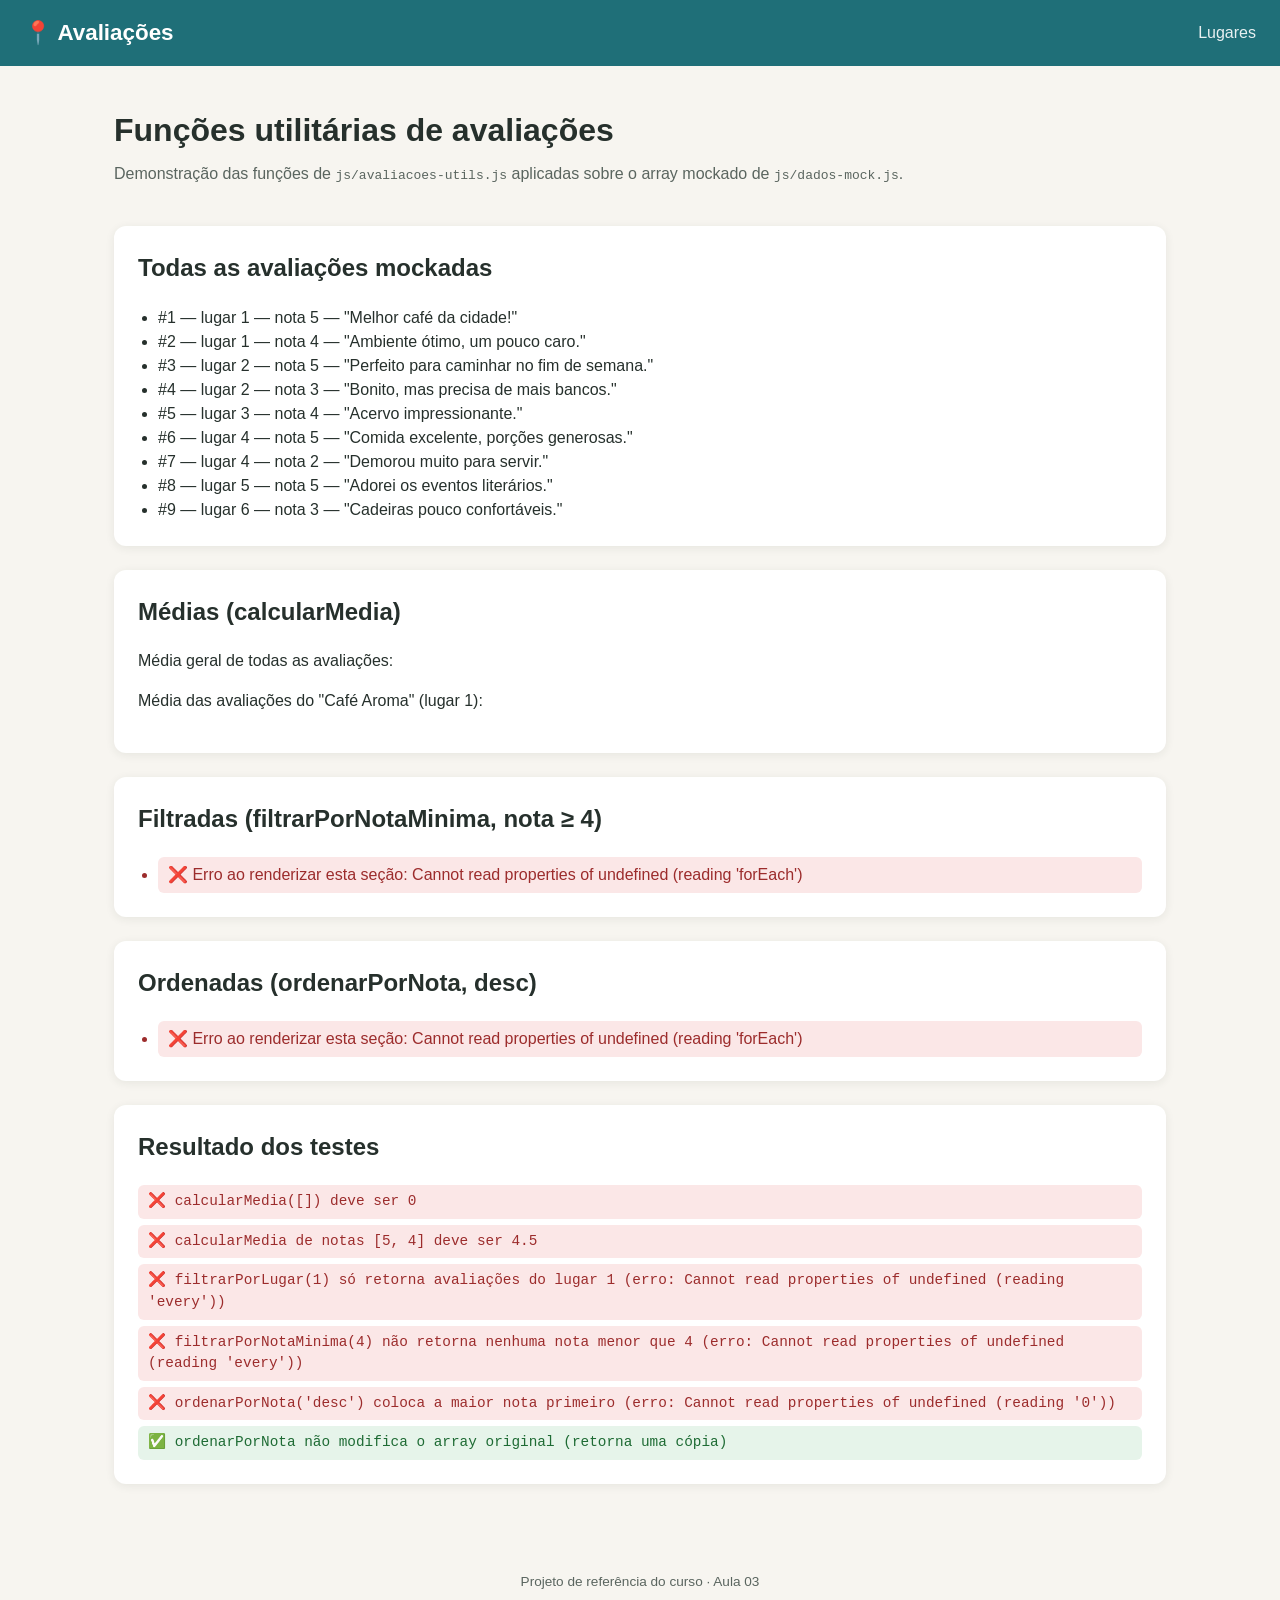
==== Aula-03/testes.html @ 3af4ff18 "Adiciona material aula 03 Adicionando o material da aula 03" ====
<!DOCTYPE html>
<html lang="pt-BR">
<head>
  <meta charset="UTF-8" />
  <meta name="viewport" content="width=device-width, initial-scale=1.0" />
  <title>Testes das funções utilitárias | Avaliações</title>
  <link rel="stylesheet" href="css/style.css" />
</head>
<body>
  <header class="cabecalho">
    <a href="index.html" class="cabecalho__logo">📍 Avaliações</a>
    <nav class="cabecalho__nav">
      <a href="index.html">Lugares</a>
    </nav>
  </header>

  <main class="container">
    <h1 class="titulo-pagina">Funções utilitárias de avaliações</h1>
    <p class="subtitulo-pagina">
      Demonstração das funções de <code>js/avaliacoes-utils.js</code> aplicadas
      sobre o array mockado de <code>js/dados-mock.js</code>.
    </p>

    <section class="secao-teste">
      <h2>Todas as avaliações mockadas</h2>
      <ul id="lista-todas" class="lista-simples"></ul>
    </section>

    <section class="secao-teste">
      <h2>Médias (calcularMedia)</h2>
      <p>Média geral de todas as avaliações: <strong id="media-geral"></strong></p>
      <p>Média das avaliações do "Café Aroma" (lugar 1): <strong id="media-cafe-aroma"></strong></p>
    </section>

    <section class="secao-teste">
      <h2>Filtradas (filtrarPorNotaMinima, nota &ge; 4)</h2>
      <ul id="lista-filtradas" class="lista-simples"></ul>
    </section>

    <section class="secao-teste">
      <h2>Ordenadas (ordenarPorNota, desc)</h2>
      <ul id="lista-ordenadas" class="lista-simples"></ul>
    </section>

    <section class="secao-teste">
      <h2>Resultado dos testes</h2>
      <ul id="lista-testes" class="lista-resultados"></ul>
    </section>
  </main>

  <footer class="rodape">
    Projeto de referência do curso &middot; Aula 03
  </footer>

  <script src="js/dados-mock.js"></script>
  <script src="js/avaliacoes-utils.js"></script>
  <script src="js/testes.js"></script>
</body>
</html>
---- Aula-03/css/style.css ----
/* ===== Design tokens ===== */
:root {
  --cor-primaria: #1f6f78;
  --cor-primaria-escura: #144e55;
  --cor-fundo: #f7f5f0;
  --cor-texto: #26302c;
  --cor-texto-suave: #5a655f;
  --cor-borda: #e2ded4;
  --cor-estrela: #f5a623;
  --cor-branco: #ffffff;

  --cor-restaurante: #e76f51;
  --cor-parque: #2a9d8f;
  --cor-museu: #6a4c93;
  --cor-cafeteria: #b08968;
  --cor-livraria: #457b9d;
  --cor-cinema: #3d348b;

  --raio: 12px;
  --sombra: 0 2px 10px rgba(38, 48, 44, 0.08);
  --sombra-hover: 0 8px 20px rgba(38, 48, 44, 0.14);
  --espaco-1: 8px;
  --espaco-2: 16px;
  --espaco-3: 24px;
  --espaco-4: 40px;
}

* {
  box-sizing: border-box;
}

body {
  margin: 0;
  font-family: "Segoe UI", Roboto, Arial, sans-serif;
  background: var(--cor-fundo);
  color: var(--cor-texto);
  line-height: 1.5;
}

a {
  color: inherit;
}

img {
  max-width: 100%;
  display: block;
}

/* ===== Header ===== */
.cabecalho {
  background: var(--cor-primaria);
  color: var(--cor-branco);
  padding: var(--espaco-2) var(--espaco-3);
  display: flex;
  align-items: center;
  justify-content: space-between;
}

.cabecalho__logo {
  font-size: 1.4rem;
  font-weight: 700;
  text-decoration: none;
  color: var(--cor-branco);
}

.cabecalho__nav a {
  color: var(--cor-branco);
  text-decoration: none;
  margin-left: var(--espaco-3);
  opacity: 0.9;
}

.cabecalho__nav a:hover {
  opacity: 1;
  text-decoration: underline;
}

/* ===== Layout geral ===== */
.container {
  max-width: 1100px;
  margin: 0 auto;
  padding: var(--espaco-4) var(--espaco-3);
}

.titulo-pagina {
  margin: 0 0 var(--espaco-1);
  font-size: 2rem;
}

.subtitulo-pagina {
  margin: 0 0 var(--espaco-4);
  color: var(--cor-texto-suave);
}

/* ===== Grid de cards (Flexbox) ===== */
.cards-grid {
  display: flex;
  flex-wrap: wrap;
  gap: var(--espaco-3);
}

.card {
  background: var(--cor-branco);
  border-radius: var(--raio);
  box-shadow: var(--sombra);
  overflow: hidden;
  flex: 1 1 280px;
  max-width: 320px;
  display: flex;
  flex-direction: column;
  transition: box-shadow 0.2s ease, transform 0.2s ease;
}

.card:hover {
  box-shadow: var(--sombra-hover);
  transform: translateY(-2px);
}

.card-banner {
  height: 120px;
  display: flex;
  align-items: center;
  justify-content: center;
  font-size: 2.5rem;
  color: var(--cor-branco);
  background: var(--cor-texto-suave);
}

.card[data-categoria="restaurante"] .card-banner { background: var(--cor-restaurante); }
.card[data-categoria="parque"] .card-banner { background: var(--cor-parque); }
.card[data-categoria="museu"] .card-banner { background: var(--cor-museu); }
.card[data-categoria="cafeteria"] .card-banner { background: var(--cor-cafeteria); }
.card[data-categoria="livraria"] .card-banner { background: var(--cor-livraria); }
.card[data-categoria="cinema"] .card-banner { background: var(--cor-cinema); }

.card-body {
  padding: var(--espaco-3);
  display: flex;
  flex-direction: column;
  gap: var(--espaco-1);
  flex: 1;
}

.badge {
  align-self: flex-start;
  font-size: 0.75rem;
  text-transform: uppercase;
  letter-spacing: 0.04em;
  font-weight: 600;
  color: var(--cor-texto-suave);
  background: var(--cor-fundo);
  border: 1px solid var(--cor-borda);
  border-radius: 999px;
  padding: 2px 10px;
}

.card-title {
  margin: 0;
  font-size: 1.15rem;
}

.card-cidade {
  margin: 0;
  color: var(--cor-texto-suave);
  font-size: 0.9rem;
}

.card-descricao {
  margin: 0;
  color: var(--cor-texto-suave);
  font-size: 0.9rem;
  flex: 1;
}

.card-link {
  margin-top: var(--espaco-2);
  align-self: flex-start;
  text-decoration: none;
  font-weight: 600;
  color: var(--cor-primaria);
  border: 1px solid var(--cor-primaria);
  border-radius: var(--raio);
  padding: 6px 14px;
  transition: background 0.2s ease, color 0.2s ease;
}

.card-link:hover {
  background: var(--cor-primaria);
  color: var(--cor-branco);
}

/* ===== Página de detalhe (CSS Grid, mobile-first) ===== */
.detalhe {
  display: grid;
  gap: var(--espaco-3);
}

.detalhe-principal,
.detalhe-resumo,
.detalhe-avaliacoes {
  background: var(--cor-branco);
  border-radius: var(--raio);
  box-shadow: var(--sombra);
  padding: var(--espaco-3);
}

.detalhe-banner {
  height: 160px;
  border-radius: var(--raio);
  display: flex;
  align-items: center;
  justify-content: center;
  font-size: 3.5rem;
  color: var(--cor-branco);
  background: var(--cor-texto-suave);
  margin-bottom: var(--espaco-2);
}

.detalhe-banner[data-categoria="restaurante"] { background: var(--cor-restaurante); }
.detalhe-banner[data-categoria="parque"] { background: var(--cor-parque); }
.detalhe-banner[data-categoria="museu"] { background: var(--cor-museu); }
.detalhe-banner[data-categoria="cafeteria"] { background: var(--cor-cafeteria); }
.detalhe-banner[data-categoria="livraria"] { background: var(--cor-livraria); }
.detalhe-banner[data-categoria="cinema"] { background: var(--cor-cinema); }

.detalhe-titulo {
  margin: var(--espaco-2) 0 0;
}

.detalhe-cidade {
  color: var(--cor-texto-suave);
  margin: var(--espaco-1) 0;
}

.detalhe-descricao {
  margin: var(--espaco-2) 0 0;
}

.detalhe-resumo h2,
.detalhe-avaliacoes h2 {
  margin-top: 0;
}

.nota-media {
  font-size: 2rem;
  font-weight: 700;
  margin: var(--espaco-1) 0;
}

.nota-media .estrelas {
  font-size: 1.3rem;
  color: var(--cor-estrela);
  margin-left: var(--espaco-1);
}

.total-avaliacoes {
  color: var(--cor-texto-suave);
  margin: 0;
}

.lista-avaliacoes {
  list-style: none;
  margin: 0;
  padding: 0;
  display: flex;
  flex-direction: column;
  gap: var(--espaco-2);
}

.avaliacao-item {
  border-top: 1px solid var(--cor-borda);
  padding-top: var(--espaco-2);
}

.avaliacao-item:first-child {
  border-top: none;
  padding-top: 0;
}

.avaliacao-cabecalho {
  display: flex;
  align-items: center;
  justify-content: space-between;
  margin-bottom: var(--espaco-1);
}

.estrelas {
  color: var(--cor-estrela);
  letter-spacing: 2px;
}

.link-voltar {
  display: inline-block;
  margin-bottom: var(--espaco-3);
  text-decoration: none;
  color: var(--cor-primaria);
  font-weight: 600;
}

/* A partir de 768px, a página de detalhe assume duas colunas:
   conteúdo principal + resumo de nota, com as avaliações ocupando
   a largura toda na linha de baixo. */
@media (min-width: 768px) {
  .detalhe {
    grid-template-columns: 2fr 1fr;
    grid-template-areas:
      "principal resumo"
      "avaliacoes avaliacoes";
  }

  .detalhe-principal { grid-area: principal; }
  .detalhe-resumo { grid-area: resumo; }
  .detalhe-avaliacoes { grid-area: avaliacoes; }
}

/* ===== Página de testes (aula 03) ===== */
.secao-teste {
  background: var(--cor-branco);
  border-radius: var(--raio);
  box-shadow: var(--sombra);
  padding: var(--espaco-3);
  margin-bottom: var(--espaco-3);
}

.secao-teste h2 {
  margin-top: 0;
}

.lista-resultados {
  list-style: none;
  margin: 0;
  padding: 0;
  display: flex;
  flex-direction: column;
  gap: 6px;
  font-family: "Cascadia Code", Consolas, monospace;
  font-size: 0.9rem;
}

.resultado-teste {
  padding: 6px 10px;
  border-radius: 6px;
}

.resultado-teste.ok {
  background: #e6f4ea;
  color: #1e6b34;
}

.resultado-teste.falha {
  background: #fbe7e7;
  color: #9c2c2c;
}

.lista-simples {
  margin: 0;
  padding-left: 20px;
}

/* ===== Rodapé ===== */
.rodape {
  text-align: center;
  padding: var(--espaco-3);
  color: var(--cor-texto-suave);
  font-size: 0.85rem;
}
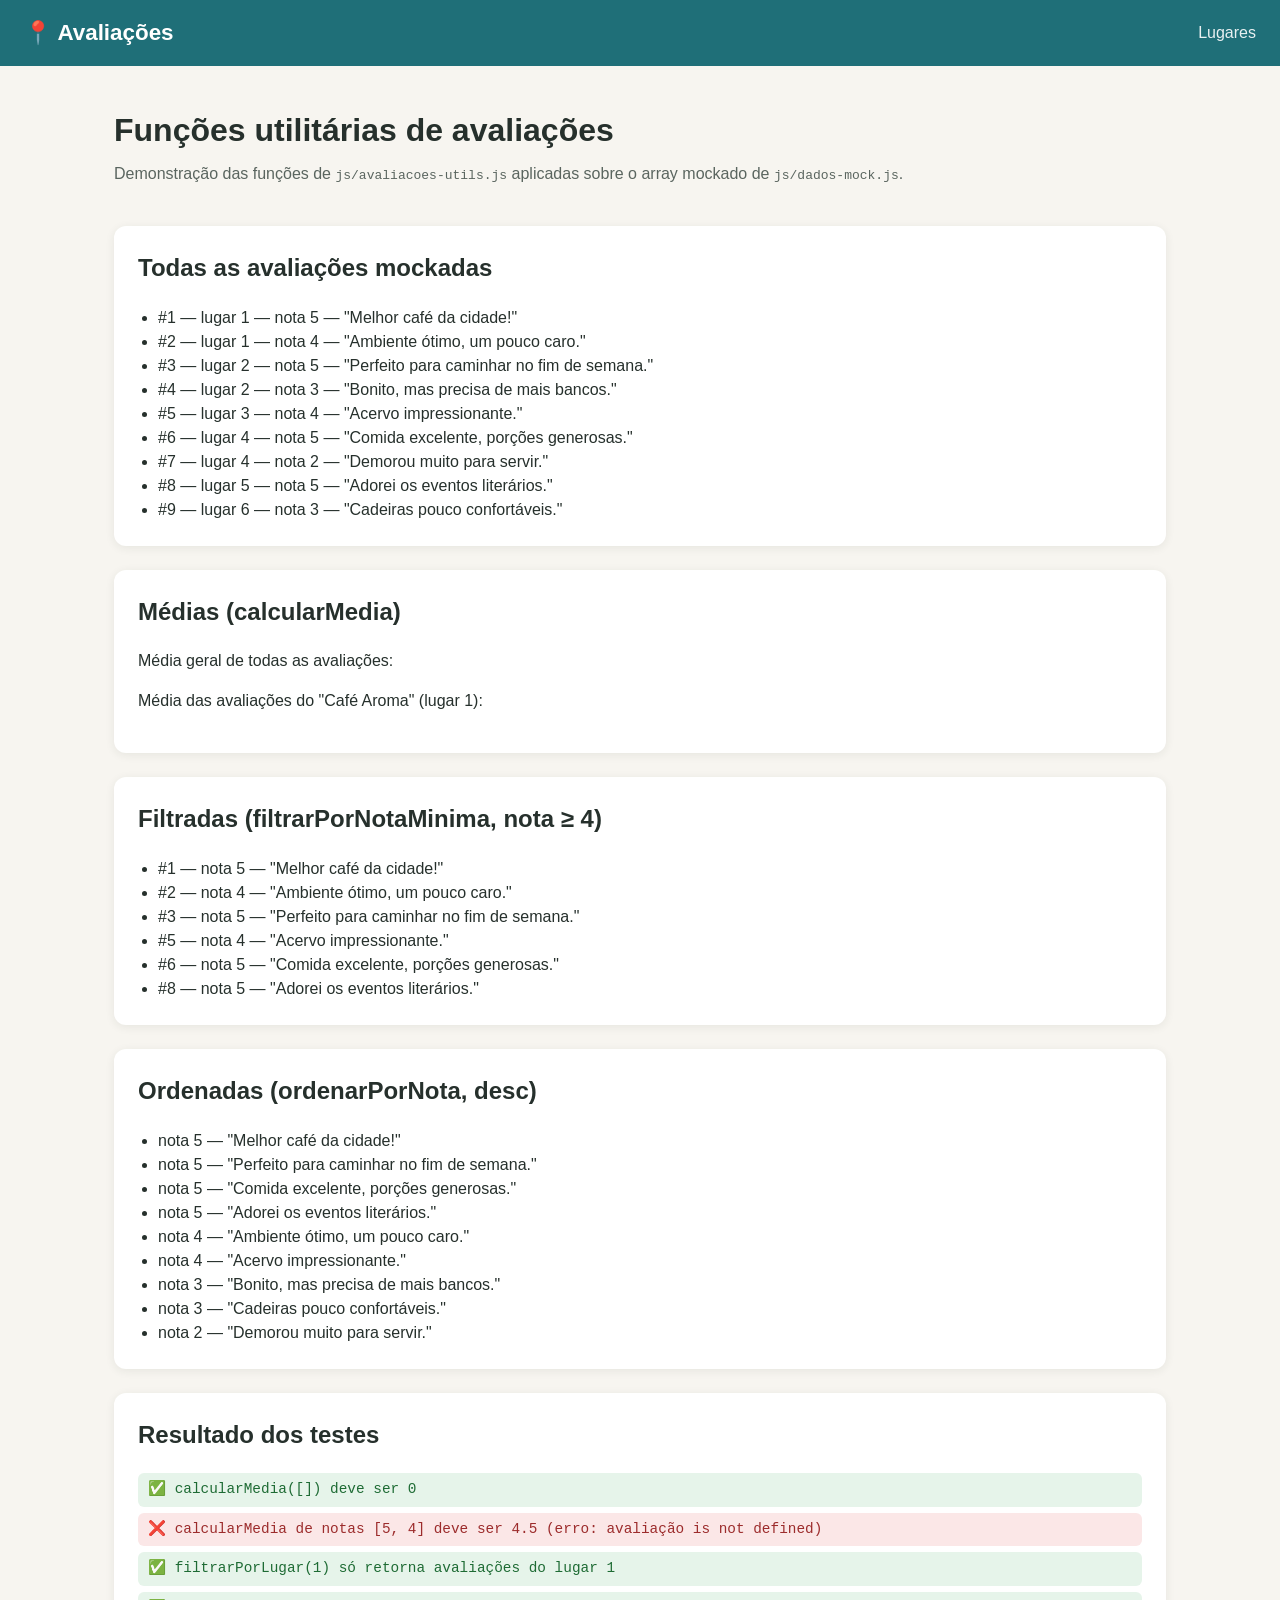
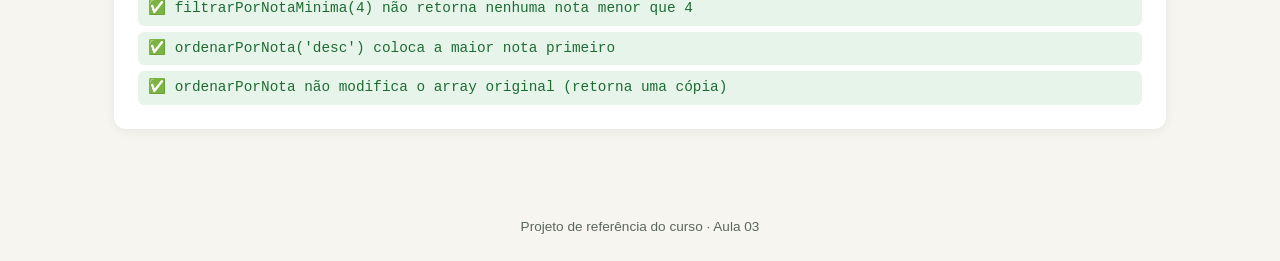
==== commit fa495da8: "Adiciona conteúdo da aula Adicionando conteúdo da aula" ====
--- a/Aula-03/testes.html
+++ b/Aula-03/testes.html
@@ -51,9 +51,9 @@
   <footer class="rodape">
     Projeto de referência do curso &middot; Aula 03
   </footer>
-
-  <script src="js/dados-mock.js"></script>
+  
+<script src="js/dados-mock.js"></script>
   <script src="js/avaliacoes-utils.js"></script>
-  <script src="js/testes.js"></script>
+  <script src="js/testes.js"></script> 
 </body>
-</html>
+</html> 
